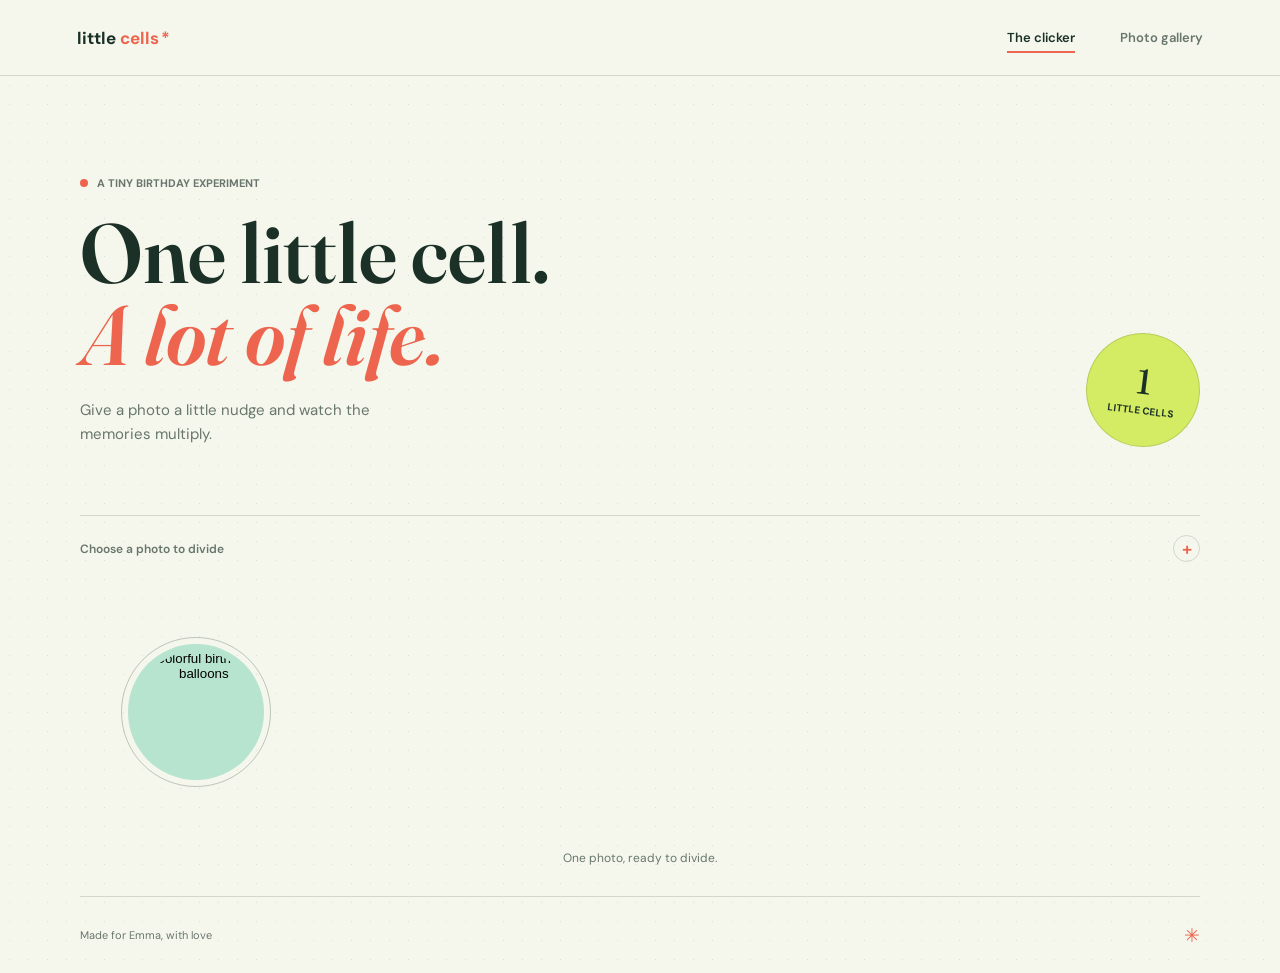
==== index.html @ 6081bc6e "Created new files" ====
<!doctype html>
<html lang="en">
  <head>
    <meta charset="utf-8">
    <meta name="viewport" content="width=device-width, initial-scale=1">
    <meta name="theme-color" content="#f5f7ed">
    <title>Little Cells | Emma's birthday</title>
    <link rel="preconnect" href="https://fonts.googleapis.com">
    <link rel="preconnect" href="https://fonts.gstatic.com" crossorigin>
    <link href="https://fonts.googleapis.com/css2?family=DM+Sans:wght@400;500;600;700&family=Fraunces:opsz,wght@9..144,600;9..144,700&display=swap" rel="stylesheet">
    <link rel="stylesheet" href="styles.css">
    <script src="photo-pool.js" defer></script>
    <script src="clicker.js" defer></script>
  </head>
  <body>
    <header class="site-header">
      <a class="wordmark" href="index.html" aria-label="Little Cells home">little <span>cells</span><i aria-hidden="true">*</i></a>
      <nav class="site-nav" aria-label="Main navigation">
        <a class="nav-link is-current" href="index.html" aria-current="page">The clicker</a>
        <a class="nav-link" href="gallery.html">Photo gallery</a>
      </nav>
    </header>

    <main class="clicker-page">
      <section class="intro" aria-labelledby="page-title">
        <p class="eyebrow"><span class="eyebrow-dot" aria-hidden="true"></span> A tiny birthday experiment</p>
        <div class="intro-row">
          <div>
            <h1 id="page-title">One little cell.<br><span>A lot of life.</span></h1>
            <p class="intro-copy">Give a photo a little nudge and watch the memories multiply.</p>
          </div>
          <div class="cell-count" aria-label="Cell count">
            <span class="count-number" id="cell-count">1</span>
            <span class="count-label">little cells</span>
          </div>
        </div>
      </section>

      <section class="division-area" aria-label="Photo cell clicker">
        <div class="division-heading">
          <span>Choose a photo to divide</span>
          <span class="division-mark" aria-hidden="true">+</span>
        </div>
        <div class="cell-stage" id="cell-stage" aria-live="polite">
          <button class="cell" type="button" aria-label="Divide this photo into two cells">
            <img src="https://images.unsplash.com/photo-1530103862676-de8c9debad1d?auto=format&amp;fit=crop&amp;w=700&amp;q=85" alt="Colorful birthday balloons">
            <span class="cell-halo" aria-hidden="true"></span>
          </button>
        </div>
        <p class="stage-note" id="stage-note">One photo, ready to divide.</p>
      </section>

      <footer class="page-footer">
        <span>Made for Emma, with love</span>
        <span class="footer-star" aria-hidden="true">✳</span>
      </footer>
    </main>
  </body>
</html>
---- styles.css ----
:root {
  color-scheme: light;
  --paper: #f5f7ed;
  --ink: #1b3026;
  --muted: #68766c;
  --coral: #ed654e;
  --lime: #d4ec63;
  --mint: #b6e4ce;
  --line: rgba(27, 48, 38, 0.16);
  font-family: "DM Sans", sans-serif;
  background: var(--paper);
  color: var(--ink);
  font-synthesis: none;
  text-rendering: optimizeLegibility;
}

* {
  box-sizing: border-box;
}

body {
  min-width: 320px;
  min-height: 100vh;
  margin: 0;
  background-color: var(--paper);
  background-image: radial-gradient(rgba(27, 48, 38, 0.12) 0.7px, transparent 0.7px);
  background-size: 19px 19px;
}

a {
  color: inherit;
}

.site-header {
  position: relative;
  z-index: 1;
  display: flex;
  min-height: 76px;
  align-items: center;
  justify-content: space-between;
  padding: 0 clamp(22px, 6vw, 88px);
  border-bottom: 1px solid var(--line);
  background: rgba(245, 247, 237, 0.92);
}

.wordmark {
  color: var(--ink);
  font-size: 17px;
  font-weight: 700;
  text-decoration: none;
  letter-spacing: 0;
}

.wordmark span {
  color: var(--coral);
}

.wordmark i {
  margin-left: 2px;
  color: var(--coral);
  font-size: 17px;
  font-style: normal;
}

.site-nav {
  display: flex;
  align-items: center;
  gap: clamp(18px, 3.5vw, 46px);
}

.nav-link {
  position: relative;
  padding: 9px 0;
  color: var(--muted);
  font-size: 13px;
  font-weight: 600;
  text-decoration: none;
  transition: color 160ms ease;
}

.nav-link:hover,
.nav-link.is-current {
  color: var(--ink);
}

.nav-link.is-current::after {
  position: absolute;
  right: 0;
  bottom: 2px;
  left: 0;
  height: 2px;
  background: var(--coral);
  content: "";
}

.clicker-page,
.gallery-page {
  width: min(1120px, 100% - 48px);
  margin: 0 auto;
}

.intro {
  padding: clamp(48px, 8vw, 100px) 0 clamp(38px, 6vw, 68px);
  animation: reveal-in 600ms ease both;
}

.eyebrow {
  display: flex;
  align-items: center;
  gap: 9px;
  margin: 0 0 22px;
  color: var(--muted);
  font-size: 11px;
  font-weight: 700;
  letter-spacing: 0;
  text-transform: uppercase;
}

.eyebrow-dot {
  width: 8px;
  height: 8px;
  border-radius: 50%;
  background: var(--coral);
}

.intro-row {
  display: flex;
  align-items: end;
  justify-content: space-between;
  gap: 28px;
}

h1 {
  margin: 0;
  font-family: "Fraunces", Georgia, serif;
  font-size: 84px;
  font-weight: 600;
  line-height: 0.98;
  letter-spacing: 0;
}

.intro h1 span,
.gallery-intro h1 span {
  color: var(--coral);
  font-style: italic;
}

.intro-copy {
  max-width: 360px;
  margin: 21px 0 0;
  color: var(--muted);
  font-size: 15px;
  line-height: 1.65;
}

.cell-count {
  display: flex;
  min-width: 114px;
  flex-direction: column;
  align-items: center;
  justify-content: center;
  aspect-ratio: 1;
  border: 1px solid var(--line);
  border-radius: 50%;
  background: var(--lime);
  transform: rotate(7deg);
}

.count-number {
  font-family: "Fraunces", Georgia, serif;
  font-size: 35px;
  line-height: 1;
}

.count-label {
  margin-top: 5px;
  font-size: 10px;
  font-weight: 700;
  text-transform: uppercase;
}

.division-area {
  padding: 19px 0 30px;
  border-top: 1px solid var(--line);
  border-bottom: 1px solid var(--line);
}

.division-heading {
  display: flex;
  align-items: center;
  justify-content: space-between;
  color: var(--muted);
  font-size: 12px;
  font-weight: 600;
}

.division-mark {
  display: grid;
  width: 27px;
  height: 27px;
  place-items: center;
  border: 1px solid var(--line);
  border-radius: 50%;
  color: var(--coral);
  font-size: 18px;
  line-height: 1;
}

.cell-stage {
  display: grid;
  grid-template-columns: repeat(auto-fill, minmax(120px, 1fr));
  align-items: center;
  justify-items: center;
  gap: clamp(18px, 4vw, 42px);
  min-height: 300px;
  padding: 40px clamp(4px, 4vw, 48px);
}

.cell {
  position: relative;
  display: block;
  width: min(100%, 180px);
  aspect-ratio: 1;
  padding: 7px;
  overflow: visible;
  border: 0;
  border-radius: 50%;
  background: var(--mint);
  cursor: pointer;
  isolation: isolate;
  transition: background-color 180ms ease, box-shadow 180ms ease;
}

.cell:nth-child(3n + 2) {
  background: var(--lime);
}

.cell:nth-child(3n) {
  background: #f2a99b;
}

.cell:hover {
  box-shadow: 0 9px 30px rgba(27, 48, 38, 0.14);
}

.cell:focus-visible {
  outline: 3px solid var(--ink);
  outline-offset: 5px;
}

.cell img {
  display: block;
  width: 100%;
  height: 100%;
  border-radius: 50%;
  object-fit: cover;
  pointer-events: none;
}

.cell-halo {
  position: absolute;
  z-index: -1;
  inset: -7px;
  border: 1px solid rgba(27, 48, 38, 0.25);
  border-radius: 50%;
  pointer-events: none;
}

.cell.is-dividing {
  animation: parent-pulse 760ms cubic-bezier(0.2, 0.8, 0.2, 1) both;
}

.cell.is-newborn {
  animation: daughter-cell 820ms cubic-bezier(0.2, 0.8, 0.2, 1) both;
  pointer-events: none;
}

.stage-note {
  margin: -12px 0 0;
  color: var(--muted);
  font-size: 12px;
  text-align: center;
}

.page-footer {
  display: flex;
  min-height: 76px;
  align-items: center;
  justify-content: space-between;
  color: var(--muted);
  font-size: 11px;
}

.footer-star {
  color: var(--coral);
  font-size: 19px;
}

.gallery-intro {
  padding: clamp(44px, 7vw, 80px) 0 34px;
  animation: reveal-in 600ms ease both;
}

.gallery-intro .eyebrow {
  margin-bottom: 18px;
}

.gallery-intro h1 {
  font-size: 96px;
}

.gallery-intro .intro-copy {
  margin-top: 12px;
}

.photo-grid {
  display: grid;
  grid-auto-flow: dense;
  grid-template-columns: repeat(4, minmax(0, 1fr));
  gap: 14px;
  padding-bottom: 26px;
}

.photo-tile {
  position: relative;
  min-height: 150px;
  margin: 0;
  overflow: hidden;
  background: var(--mint);
  animation: reveal-in 600ms ease both;
}

.photo-tile img {
  display: block;
  width: 100%;
  height: 100%;
  min-height: inherit;
  object-fit: cover;
  transition: transform 400ms cubic-bezier(0.2, 0.8, 0.2, 1);
}

.photo-tile:hover img {
  transform: scale(1.045);
}

.photo-tile figcaption {
  position: absolute;
  right: 0;
  bottom: 0;
  left: 0;
  padding: 30px 13px 12px;
  background: linear-gradient(transparent, rgba(14, 29, 22, 0.72));
  color: #fff;
  font-size: 12px;
  font-weight: 600;
  opacity: 0;
  transition: opacity 180ms ease;
}

.photo-tile:hover figcaption,
.photo-tile:focus-within figcaption {
  opacity: 1;
}

.photo-tile-1,
.photo-tile-4 {
  grid-row: span 2;
  min-height: 314px;
}

.photo-tile-3 {
  grid-column: span 2;
  min-height: 210px;
}

.photo-tile-5 {
  grid-row: span 2;
  min-height: 314px;
}

.photo-tile-6 {
  grid-column: span 2;
  min-height: 210px;
}

.photo-tile-2 {
  min-height: 210px;
}

@keyframes parent-pulse {
  0%, 100% { transform: scale(1); }
  38% { transform: scale(1.13); }
  72% { transform: scale(0.92); }
}

@keyframes daughter-cell {
  0% { opacity: 0; transform: translate(-60px, 8px) scale(0.35); }
  52% { opacity: 1; transform: translate(-14px, -8px) scale(1.12); }
  100% { opacity: 1; transform: translate(0, 0) scale(1); }
}

@keyframes reveal-in {
  from { opacity: 0; transform: translateY(12px); }
  to { opacity: 1; transform: translateY(0); }
}

@media (max-width: 760px) {
  h1 {
    font-size: 64px;
  }

  .gallery-intro h1 {
    font-size: 72px;
  }

  .cell-stage {
    grid-template-columns: repeat(auto-fill, minmax(102px, 1fr));
    min-height: 260px;
    padding-inline: 4px;
  }

  .cell {
    width: min(100%, 150px);
  }

  .photo-grid {
    grid-template-columns: repeat(2, minmax(0, 1fr));
    gap: 10px;
  }

  .photo-tile-1,
  .photo-tile-4,
  .photo-tile-5 {
    min-height: 260px;
  }

  .photo-tile-2,
  .photo-tile-3,
  .photo-tile-6 {
    min-height: 180px;
  }
}

@media (max-width: 480px) {
  h1 {
    font-size: 48px;
  }

  .gallery-intro h1 {
    font-size: 54px;
  }

  .site-header {
    min-height: 68px;
    padding-inline: 20px;
  }

  .site-nav {
    gap: 17px;
  }

  .nav-link {
    font-size: 12px;
  }

  .clicker-page,
  .gallery-page {
    width: calc(100% - 40px);
  }

  .intro-row {
    align-items: start;
  }

  .cell-count {
    min-width: 82px;
  }

  .count-number {
    font-size: 27px;
  }

  .count-label {
    font-size: 8px;
  }

  .cell-stage {
    grid-template-columns: repeat(auto-fill, minmax(85px, 1fr));
    gap: 15px;
  }

  .cell {
    padding: 5px;
  }
}

@media (prefers-reduced-motion: reduce) {
  *,
  *::before,
  *::after {
    scroll-behavior: auto !important;
    animation-duration: 0.01ms !important;
    animation-iteration-count: 1 !important;
    transition-duration: 0.01ms !important;
  }
}
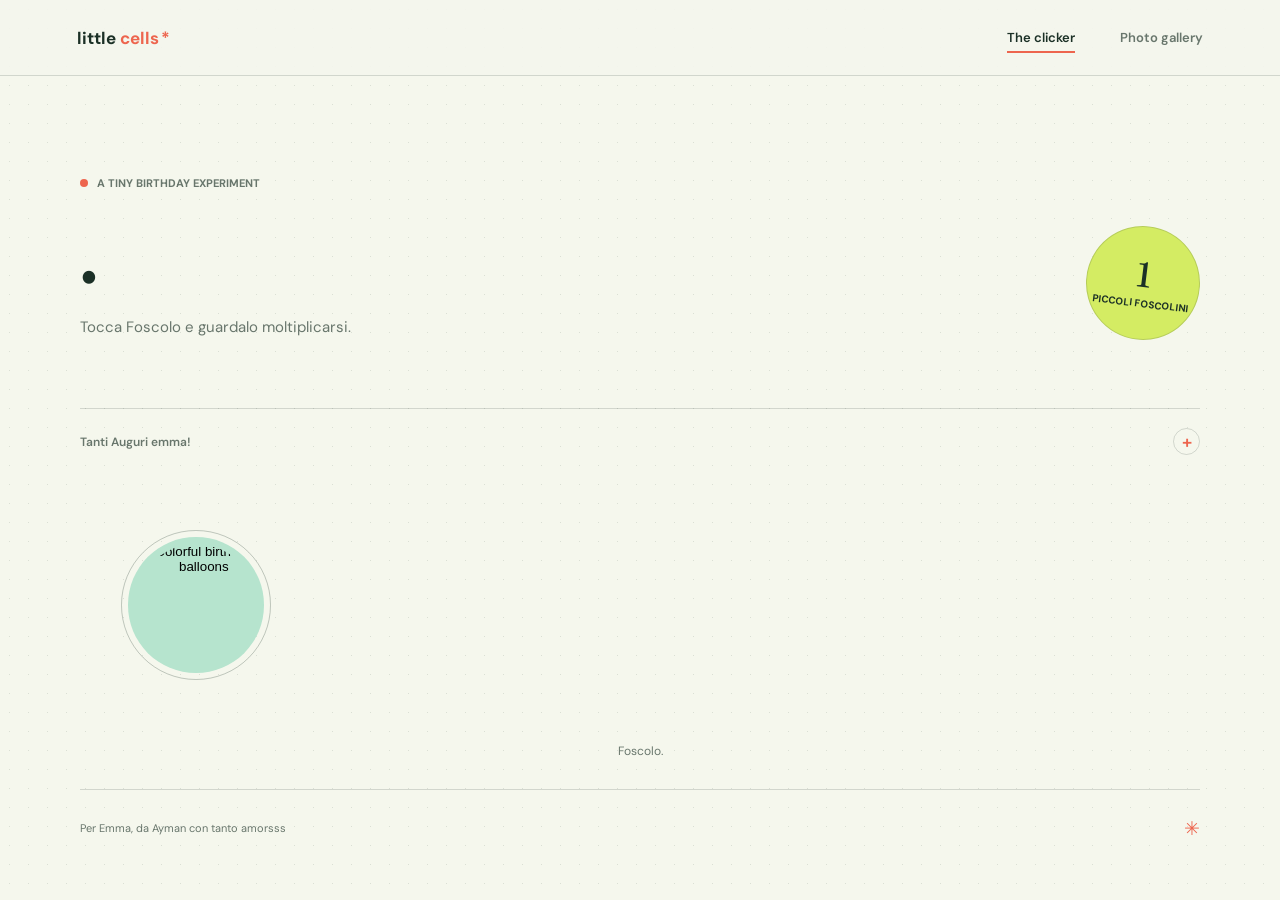
==== commit 8dbc805d: "Update title and text for Emma's birthday" ====
--- a/index.html
+++ b/index.html
@@ -4,7 +4,7 @@
     <meta charset="utf-8">
     <meta name="viewport" content="width=device-width, initial-scale=1">
     <meta name="theme-color" content="#f5f7ed">
-    <title>Little Cells | Emma's birthday</title>
+    <title>Piccoli Foscoli |Auguri Emmina!!</title>
     <link rel="preconnect" href="https://fonts.googleapis.com">
     <link rel="preconnect" href="https://fonts.gstatic.com" crossorigin>
     <link href="https://fonts.googleapis.com/css2?family=DM+Sans:wght@400;500;600;700&family=Fraunces:opsz,wght@9..144,600;9..144,700&display=swap" rel="stylesheet">
@@ -26,19 +26,19 @@
         <p class="eyebrow"><span class="eyebrow-dot" aria-hidden="true"></span> A tiny birthday experiment</p>
         <div class="intro-row">
           <div>
-            <h1 id="page-title">One little cell.<br><span>A lot of life.</span></h1>
-            <p class="intro-copy">Give a photo a little nudge and watch the memories multiply.</p>
+            <h1 id="page-title">.<br><span></span></h1>
+            <p class="intro-copy">Tocca Foscolo e guardalo moltiplicarsi.</p>
           </div>
           <div class="cell-count" aria-label="Cell count">
             <span class="count-number" id="cell-count">1</span>
-            <span class="count-label">little cells</span>
+            <span class="count-label">Piccoli Foscolini</span>
           </div>
         </div>
       </section>
 
       <section class="division-area" aria-label="Photo cell clicker">
         <div class="division-heading">
-          <span>Choose a photo to divide</span>
+          <span>Tanti Auguri emma!</span>
           <span class="division-mark" aria-hidden="true">+</span>
         </div>
         <div class="cell-stage" id="cell-stage" aria-live="polite">
@@ -47,13 +47,13 @@
             <span class="cell-halo" aria-hidden="true"></span>
           </button>
         </div>
-        <p class="stage-note" id="stage-note">One photo, ready to divide.</p>
+        <p class="stage-note" id="stage-note"> Foscolo.</p>
       </section>
 
       <footer class="page-footer">
-        <span>Made for Emma, with love</span>
+        <span>Per Emma, da Ayman con tanto amorsss</span>
         <span class="footer-star" aria-hidden="true">✳</span>
       </footer>
     </main>
   </body>
-</html>+</html>
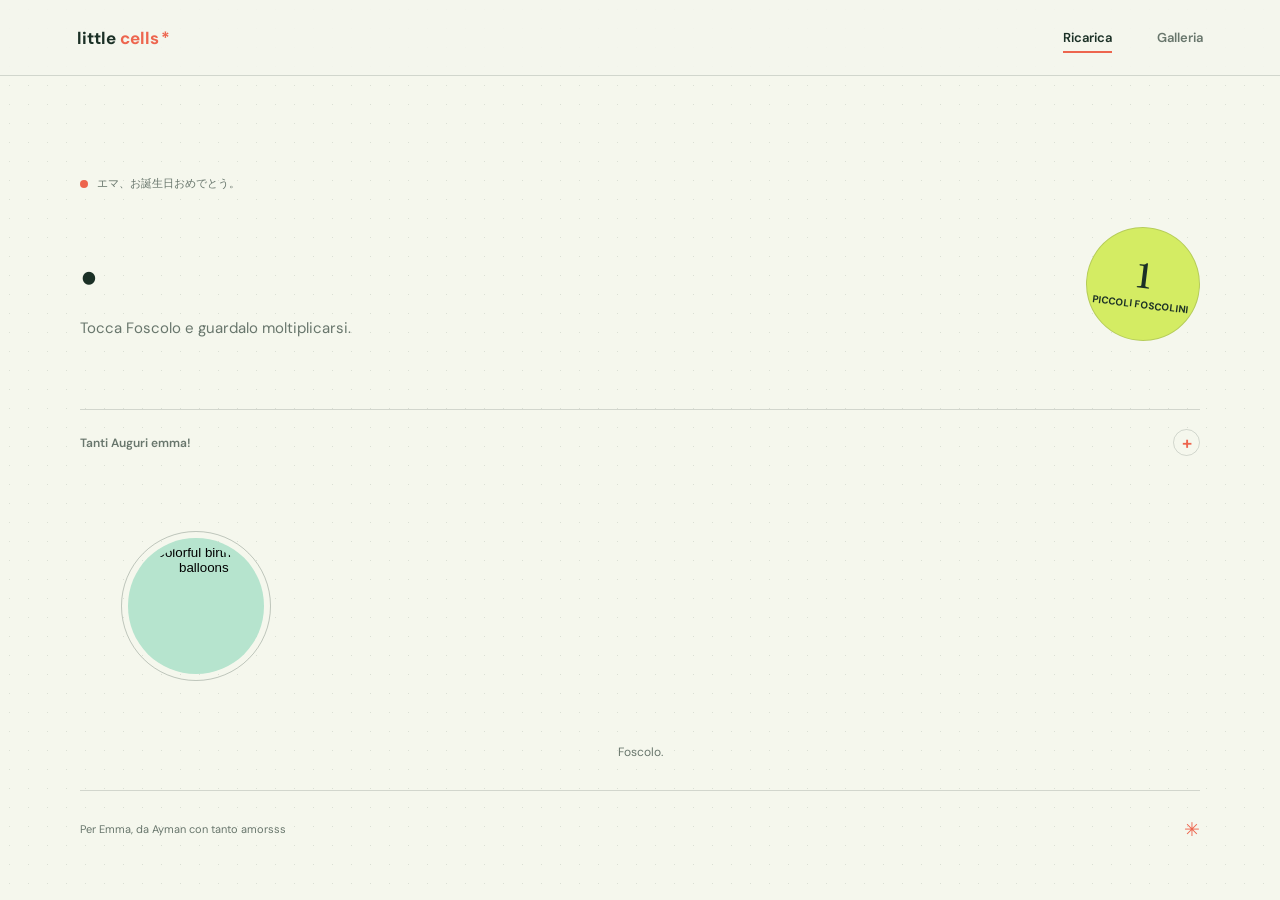
==== commit 0f22270a: "Update navigation and intro text in index.html" ====
--- a/index.html
+++ b/index.html
@@ -16,14 +16,14 @@
     <header class="site-header">
       <a class="wordmark" href="index.html" aria-label="Little Cells home">little <span>cells</span><i aria-hidden="true">*</i></a>
       <nav class="site-nav" aria-label="Main navigation">
-        <a class="nav-link is-current" href="index.html" aria-current="page">The clicker</a>
-        <a class="nav-link" href="gallery.html">Photo gallery</a>
+        <a class="nav-link is-current" href="index.html" aria-current="page">Ricarica</a>
+        <a class="nav-link" href="gallery.html">Galleria</a>
       </nav>
     </header>
 
     <main class="clicker-page">
       <section class="intro" aria-labelledby="page-title">
-        <p class="eyebrow"><span class="eyebrow-dot" aria-hidden="true"></span> A tiny birthday experiment</p>
+        <p class="eyebrow"><span class="eyebrow-dot" aria-hidden="true"></span> エマ、お誕生日おめでとう。</p>
         <div class="intro-row">
           <div>
             <h1 id="page-title">.<br><span></span></h1>
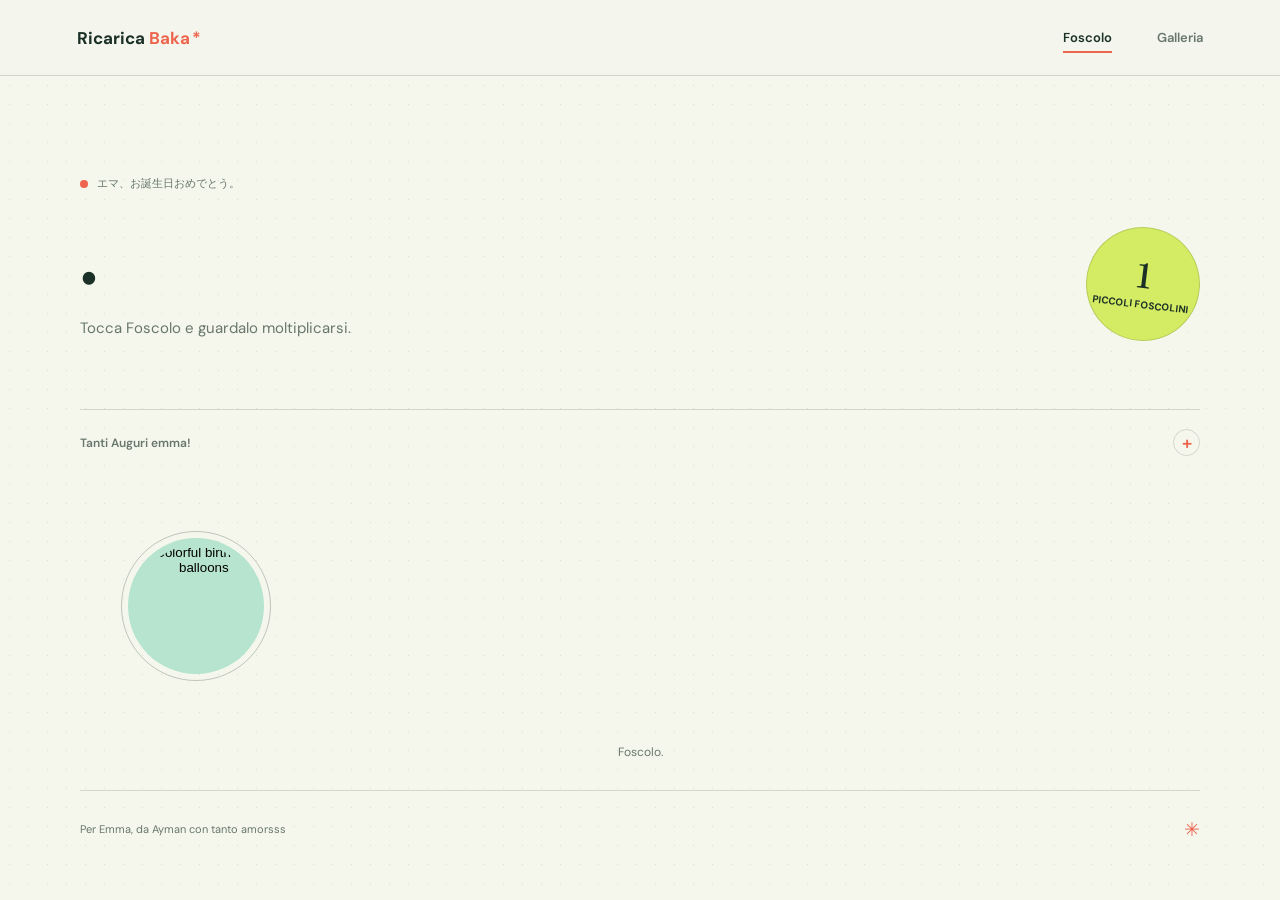
==== commit 4f19fbc0: "Update site branding and navigation links" ====
--- a/index.html
+++ b/index.html
@@ -14,9 +14,9 @@
   </head>
   <body>
     <header class="site-header">
-      <a class="wordmark" href="index.html" aria-label="Little Cells home">little <span>cells</span><i aria-hidden="true">*</i></a>
+      <a class="wordmark" href="index.html" aria-label="Little Cells home">Ricarica <span>Baka</span><i aria-hidden="true">*</i></a>
       <nav class="site-nav" aria-label="Main navigation">
-        <a class="nav-link is-current" href="index.html" aria-current="page">Ricarica</a>
+        <a class="nav-link is-current" href="index.html" aria-current="page">Foscolo</a>
         <a class="nav-link" href="gallery.html">Galleria</a>
       </nav>
     </header>
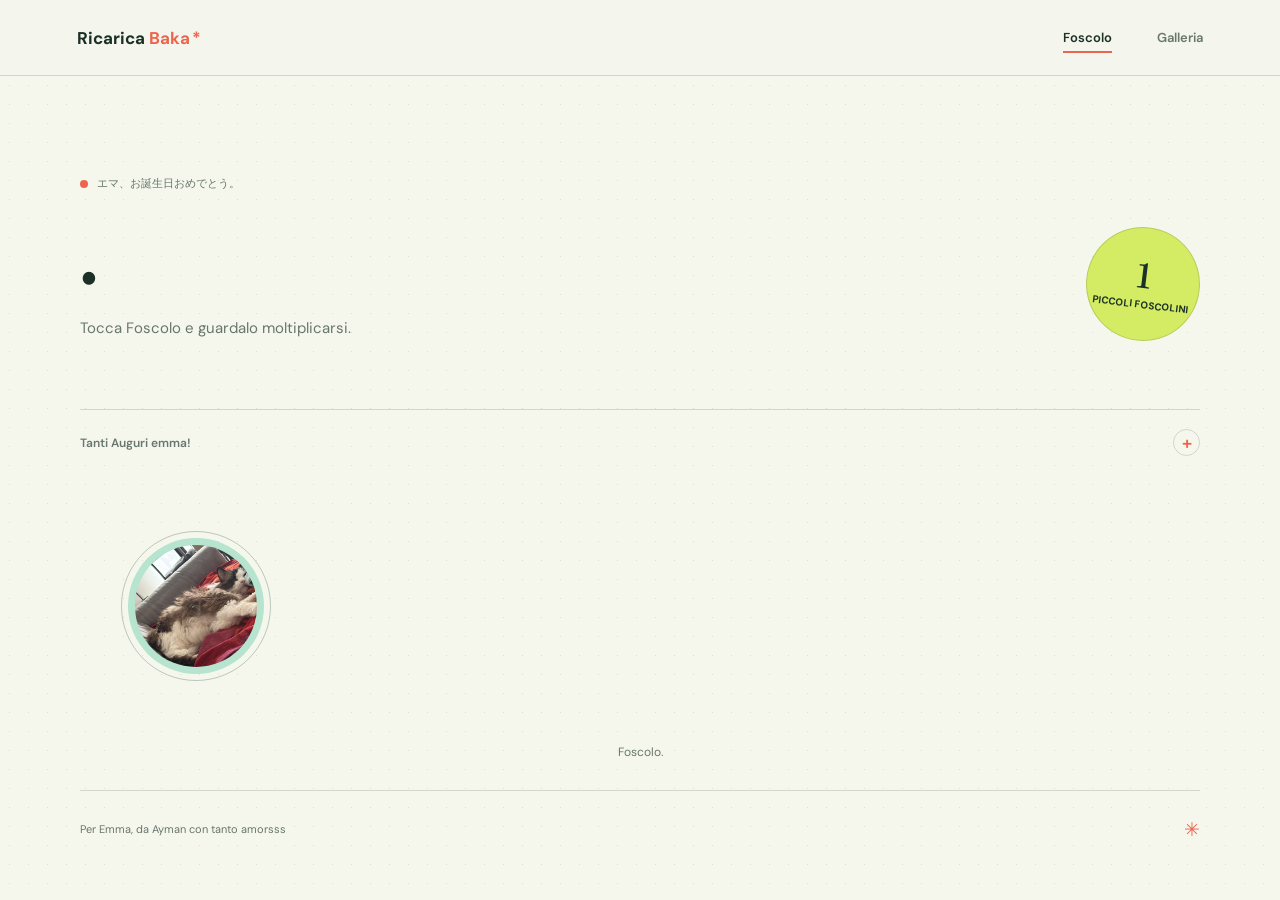
==== commit 01b723b6: "Link index.html to Foscolo photos from foscolo-pool" ====
--- a/index.html
+++ b/index.html
@@ -9,7 +9,7 @@
     <link rel="preconnect" href="https://fonts.gstatic.com" crossorigin>
     <link href="https://fonts.googleapis.com/css2?family=DM+Sans:wght@400;500;600;700&family=Fraunces:opsz,wght@9..144,600;9..144,700&display=swap" rel="stylesheet">
     <link rel="stylesheet" href="styles.css">
-    <script src="photo-pool.js" defer></script>
+    <script src="foscolo-pool.js" defer></script>
     <script src="clicker.js" defer></script>
   </head>
   <body>
@@ -43,7 +43,7 @@
         </div>
         <div class="cell-stage" id="cell-stage" aria-live="polite">
           <button class="cell" type="button" aria-label="Divide this photo into two cells">
-            <img src="https://images.unsplash.com/photo-1530103862676-de8c9debad1d?auto=format&amp;fit=crop&amp;w=700&amp;q=85" alt="Colorful birthday balloons">
+            <img src="Images/Foscolo/0db0e0a0-5afe-4687-beac-8e824a64719b.jpeg" alt="Foscolo photo">
             <span class="cell-halo" aria-hidden="true"></span>
           </button>
         </div>
